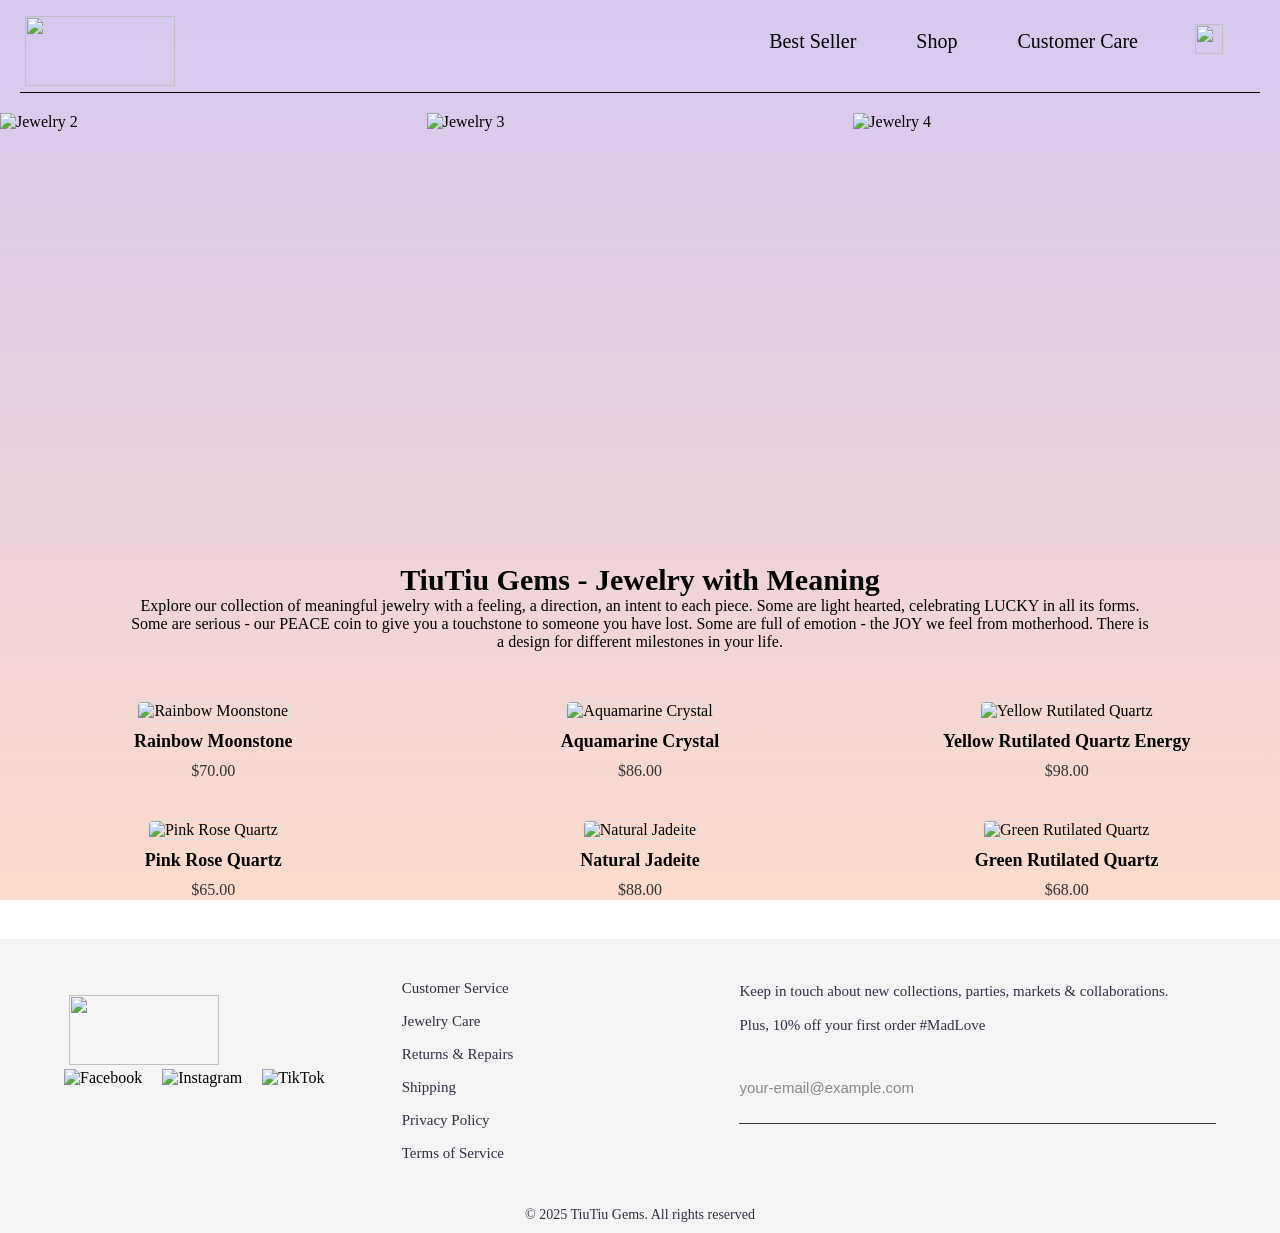
==== index.html @ d688b45a "Add files via upload" ====
<!DOCTYPE html>
<html lang="en">
<head>
    <meta charset="UTF-8">
    <meta name="viewport" content="width=device-width, initial-scale=1.0">
    <title>Shop</title>
    <link rel="stylesheet" href="home.css">
    
</head>
<body>
    <!-- Header -->
    <div id="header"></div> 

    <!-- Content -->
    <div class="slideshow-container">
        <div class="image-group" id="imageGroup">
            <img src="images/jewelry1.jpg" alt="Jewelry 1" class="slide">
            <img src="images/jewelry2.jpg" alt="Jewelry 2" class="slide">
            <img src="images/jewelry3.jpg" alt="Jewelry 3" class="slide">
        </div>
    </div>
    <script>
    document.addEventListener("DOMContentLoaded", function () {
    const imageGroup = document.getElementById("imageGroup");
    const allImages = [
        "images/jewelry1.jpg",
        "images/jewelry2.jpg",
        "images/jewelry3.jpg",
        "images/jewelry4.jpg",
        "images/jewelry5.jpg",
        "images/jewelry6.jpg"
    ];
    let currentIndex = 3; 
    function shiftImages() {
        const slides = imageGroup.querySelectorAll(".slide");
        
        imageGroup.removeChild(slides[0]);

        const newImage = document.createElement("img");
        const nextImageIndex = currentIndex % allImages.length;
        newImage.src = allImages[nextImageIndex];
        
        newImage.alt = `Jewelry ${nextImageIndex + 1}`;
        newImage.classList.add("slide");
        imageGroup.appendChild(newImage);

        currentIndex++;
    }
    setInterval(shiftImages, 2000);
});
    </script>

    <div class="content">
        <h2>TiuTiu Gems - Jewelry with Meaning</h2>
        <p>
            Explore our collection of meaningful jewelry with a feeling, a direction, an intent to each piece. Some are light hearted, celebrating LUCKY in all its forms. Some are serious - our PEACE coin to give you a touchstone to someone you have lost. Some are full of emotion - the JOY we feel from motherhood. There is a design for different milestones in your life.
        </p>
    </div>
    <div class="index-container">
        <!-- Product Grid -->
        <div class="product-grid">            
            <div class="product-card" onclick="goToProductPage(0)">
                <img src="images/moonstone.JPG" alt="Rainbow Moonstone">
                <h3>Rainbow Moonstone</h3>
                <p>$70.00</p>
            </div>
            <div class="product-card" onclick="goToProductPage(1)">
                <img src="images/aquamarine.JPG" alt="Aquamarine Crystal">
                <h3>Aquamarine Crystal</h3>
                <p>$86.00</p>
            </div>
            <div class="product-card" onclick="goToProductPage(2)">
                <img src="images/yellow.JPG" alt="Yellow Rutilated Quartz">
                <h3>Yellow Rutilated Quartz Energy</h3>
                <p>$98.00</p>
            </div>
        </div>
        <div class="product-grid">               
            <div class="product-card" onclick="goToProductPage(3)">
                <img src="images/pink.JPG" alt="Pink Rose Quartz">
                <h3>Pink Rose Quartz</h3>
                <p>$65.00</p>
            </div>
            <div class="product-card" onclick="goToProductPage(4)">
                <img src="images/jade.JPG" alt="Natural Jadeite">
                <h3>Natural Jadeite</h3>
                <p>$88.00</p>
            </div>
            <div class="product-card" onclick="goToProductPage(5)">
                <img src="images/green.JPG" alt="Green Rutilated Quartz">
                <h3>Green Rutilated Quartz</h3>
                <p>$68.00</p>
            </div>
        <div>
        </div>
    </div>
    <!-- Footer -->
    <div id="footer"></div>
    <script>
        // Function to redirect to the product page with the product index
        function goToProductPage(index) {
            window.location.href = `product.html?index=${index}`;
        }

        // Nav best seller button
        function navBestSellerScroll() {
        document.getElementById("bs-container").scrollIntoView({ behavior: "smooth" });
        }
        
    </script>

     <!--js--> 
     <script>
         Promise.all([
             fetch('header(new).html').then(response => response.text()),
             fetch('footer(new).html').then(response => response.text())
         ])
         .then(([headerData, footerData]) => {
             document.getElementById('header').innerHTML = headerData;
             document.getElementById('footer').innerHTML = footerData;
 
             const script = document.createElement('script');
             script.src = 'home.js';
             document.body.appendChild(script);
         })
         .catch(error => {
             console.error('Error loading header/footer:', error);
         });
     </script>
</body>
</html>
---- home.css ----
*{
    margin: 0;
    padding: 0;
}
body{
    height: 100%;
    margin: 0;
    padding: 0;
    background: linear-gradient(to bottom, #d6c8f0, #fddbcc); 
    background-repeat: no-repeat;
    background-attachment: fixed;
    animation: fadeIn 1s ease-in;
    font-family: inherit;
}

#nav-container{
    display: flex;
    border-bottom: 1px solid black;
    margin: 0 20px;
    margin-bottom: 20px;
}
#logo-image{
    margin-top: 16px;
    margin-left: 5px;
    width: 150px;
    height: 70px;
    cursor: pointer;
}

/* Bag icon */
#bag-container{
    height: 42px;
    width: 42px;
    margin-right: 30px;
    cursor: pointer;
    display: grid;
    justify-items: center;
    align-items: center;
}
#bag-icon{
    width: 28px;
    height: 30px;
    padding-right: 0px;
}

/* Nav buttons and container */
#navigation{
    display: flex;
    list-style-type: none;
    margin-left: auto;
    margin-top: 20px;
    margin-bottom: 30px;
}
#nav-buttons {
    display: flex;
    gap: 60px;
    font-size: 20px;
    margin-right: 50px;
    margin-top: 10px;
}
#Best-Seller{
    cursor: pointer;
}
a{
    text-decoration: none;
    color: black;
}
/* Drop Down Menu in navigation bar */
#best-seller-items, #nav-shop-items, #nav-customer-care-items{
    position: absolute;
    height: 170px;
    width: 200px;
    box-shadow: 2px 2px 5px grey;
    display: none;
    margin-top: 10px;
    z-index: 1; /* To overlap */
    font-size: 14px;
    padding: 15px;
    line-height: 25px; /* items have spacing 25px */
    cursor: pointer;
    border-radius: 10px;
    background-color: white;
}

#home-content{
    display: flex;
    margin-bottom: 20%;
}
#home-info{
    width: 500px;
    margin-top: 180px;
    margin-left: 70px;
}

/* Header, pharagraph and button animation */
#heading{
    font-size: 44px;
    width: 900px;
    margin-bottom: 10px;
    font-style: italic;
}
#header-p{
    font-size: 18px;
    width: 600px;
    margin-bottom: 10px;
    font-style: italic;
}

#shop-button{
    width: 120px;
    height: 40px;
    border-radius: 30px;
    cursor: pointer;
}

/* Header Pharagraph Button Image animation opacity */
@keyframes fadeIn {
    0% { opacity: 0; }
    100% { opacity: 1; }
}


/* Home images */
.home-img-container {
    text-align: center;
    margin: 50px;
    position: absolute;
    top: 50px;
    left: 600px;
}
#home-image {
    width: 450px;
    height: 500px;
    margin-top: 40px;
    margin-left: 150px;
}
button {
    font-size: 16px;
    cursor: pointer;
}
#btn-prev-next{
    margin-left: 150px;
}
#next{
    height: 40px;
    width: 40px;
    border-radius: 90px;
}
#prev{
    height: 40px;
    width: 40px;
    border-radius: 90px;
}


/* Best seller container */ 
#bs-header{
    text-align: center;
    margin-bottom: 25px;
    font-size: 28px;
}
#bs-container{
    height: 400px;
    display: flex;
    justify-content: center;
    align-items: center;
    margin-bottom: 22px;
}

#bs-images{
    height: 400px;
    display: flex;
    gap: 100px;  
}
#bs-img1-container{
    display: grid;
    place-content: center;
}
#bs-img1{
    height: 340px;
    width: 255px;
    border-radius: 60px;
    border: solid 1px darkslateblue;
    box-shadow: 1px 1px 2px;
}

#bs-img2-container{
    display: grid;
    place-content: center;
}
#bs-img2{
    height: 340px;
    width: 255px;
    border-radius: 60px;
    border: solid 1px darkslateblue;
    box-shadow: 1px 1px 2px;
}

#bs-img3-container{
    display: grid;
    place-content: center;
}
#bs-img3{
    height: 340px;
    width: 255px;
    border-radius: 60px;
    border: solid 1px darkslateblue;
    box-shadow: 1px 1px 2px;
}
/* Best seller images buttons */
#bs-img1-button{ 
    height: 33px;
    margin-top: 13px;
    border-radius: 60px;
    background-color: transparent;
    color: #D9D5F4;
}
#bs-img2-button{
    height: 33px;
    margin-top: 13px;
    border-radius: 60px;
    background-color: transparent;
    color: #D9D5F4;
}
#bs-img3-button{
    height: 33px;
    margin-top: 13px;
    border-radius: 60px;
    background-color: transparent;
    color: #D9D5F4;
}

#see-more{
    text-align: center;
    margin-bottom: 80px;
    font-size: 22px;
    text-decoration: underline;
}
/* footer */
#footer-container{
    text-align: center;
    background-color: whitesmoke;
}
/*index.html page */
.slideshow-container {
    width: 100%; 
    padding: 0;
    box-sizing: border-box;
}
.image-group {
    display: flex;
    width: 100%;
    height: 400px;
    overflow: hidden;
}    
.slide {
    flex: 1;
    height: 100%;
    object-fit: cover;
}
.content {
    margin: 30px auto;
    width: 80%;
    padding: 20px;
    border-radius: 10px;
    text-align: center;
}
.content h2 {
    font-size: 30px;
}
.index-container {
    margin: 0 auto;
}
.product-grid {
    display: flex;
    margin-bottom: 40px;
}
.product-card {
    flex: 1;
    text-align: center;
    cursor: pointer;
    transition: transform 0.3s;
}
.product-card:hover {
    transform: scale(1.05);
}
.product-card img {
    width: 100%;
    max-width: 300px;
    height: auto;
    border: 1px solid #ddd;
    border-radius: 5px;
}
.product-card h3 {
    font-size: 18px;
    margin: 10px 0;
}
.product-card p {
    font-size: 16px;
    color: #333;
    margin: 0;
}
/* product.html page */
.product-container {
    display: flex;
    max-width: 1200px;
    margin: 0 auto;
    gap: 20px;
    position: relative;
}
.back-to-shop {
    position: absolute;
    top: 0;
    right: 0;
    font-size: 14px;
    color: #4b2e83;
    text-decoration: underline;
    cursor: pointer;
}
.product-image {
    flex: 1;
}
.main-image {
    width: 100%;
    max-width: 400px;
    height: auto;
    border: 1px solid #ddd;
    border-radius: 5px;
}
.thumbnails {
    display: flex;
    gap: 10px;
    margin-top: 10px;
}
.thumbnail {
    width: 60px;
    height: 60px;
    cursor: pointer;
    border: 1px solid #ddd;
    border-radius: 5px;
    transition: border-color 0.3s;
}
.thumbnail:hover {
    border-color: #888;
}
.product-details {
    flex: 1;
    padding: 20px;
}
.product-title {
    font-size: 24px;
    margin-bottom: 10px;
}
.product-price {
    font-size: 20px;
    color: #333;
    margin-bottom: 10px;
}
.product-description {
    font-size: 14px;
    color: #666;
    margin-bottom: 20px;
}
.checkout {
    background-color: #4b2e83;
    color: white;
    padding: 10px 20px;
    border: none;
    border-radius: 5px;
    cursor: pointer;
    font-size: 16px;
    width: 100%;
    text-align: center;
}
.checkout:hover {
    background-color: #3a2366;
}

/* Video Container home page */
.video-container {
    padding: 2rem 2rem;
    background: transparent;
    display: flex;
    flex-direction: column;
    align-items: center;
    justify-content: center;
  }
  
  .video-heading {
    text-align: center;
    text-decoration: underline;
    margin-bottom: 20px;
    font-size: 28px;
  }
  
  .video-wrapper {
    width: 100%;
    max-width: 480px;
    position: relative;
    margin: 0 auto;
  }
  
  .centered-video {
    width: 100%;
    height: auto;
    border-radius: 8px;
    box-shadow: 0 4px 20px rgba(0, 0, 0, 0.1);
    display: block;
    box-shadow: 2px 2px 4px grey;

  }
  
  /* Custom Controls */
  .custom-controls {
    width: 460px;
    background: rgba(0, 0, 0, 0.7);
    padding: 10px;
    border-radius: 0 0 8px 8px;
    display: flex;
    align-items: center;
    gap: 10px;
    position: absolute;
    bottom: 2px;
    opacity: 0;
    transition: opacity 0.3s ease;
  }
  
  .video-wrapper:hover .custom-controls {
    opacity: 1;
  }
  
  .control-btn {
    background: transparent;
    border: none;
    color: white;
    font-size: 1.2rem;
    cursor: pointer;
    padding: 5px 10px;
  }
  
  .progress-bar {
    flex-grow: 1;
    height: 6px;
    border-radius: 3px;
    background: #555;
    outline: none;
  }
  
  .progress-bar::-webkit-slider-thumb {
    width: 15px;
    height: 15px;
    border-radius: 50%;
    background: #fff;
    cursor: pointer;
  }



/* checkout */
main {
    padding: 40px;
    max-width: 1200px;
    margin: 0 auto;
}

.checkout-container {
    background: #fff;
    border-radius: 8px;
    box-shadow: 0 2px 10px rgba(0, 0, 0, 0.1);
    display: flex;
    justify-content: space-between;
}

.checkout-form, .order-summary {
    width: 48%;
    padding: 20px;
}

.checkout-form {
    border-right: 1px solid #e0e0e0; /* 添加淡淡的垂直细线 */
}

.form-section {
    margin-bottom: 2px; /* 进一步减小 Contact 和 Delivery 之间的间隔 */
    min-height: 150px; /* 进一步减小最小高度，使布局更紧凑 */
    display: flex;
    flex-direction: column;
}

.form-section h2 {
    font-family: 'Dancing Script', cursive; /* 使用艺术字体 */
    font-size: 24px;
    font-weight: 700;
    margin-bottom: 8px; /* 减小标题与下方内容的间距 */
    color: #6b4e9c; /* 紫色标题 */
}

.section-header {
    display: flex;
    justify-content: space-between;
    align-items: center;
    margin-bottom: 8px; /* 减小标题与下方内容的间距 */
}

.section-header h2 {
    font-size: 24px;
}

.log-in {
    font-size: 14px;
    color: #6b4e9c;
    text-decoration: none;
}

input, select {
    width: 100%;
    padding: 10px;
    margin-bottom: 6px; /* 进一步减小输入框之间的间距 */
    border: 1px solid #d3d3d3; /* 更细的灰色边框 */
    border-radius: 4px; /* 添加圆角 */
    font-size: 14px;
    color: #333;
    height: 40px; /* 统一高度 */
}

input::placeholder {
    color: #999; /* 占位符颜色更浅 */
}

.country-select-wrapper {
    position: relative;
}

.country-display {
    padding: 10px;
    border: 1px solid #d3d3d3;
    border-radius: 4px; /* 添加圆角 */
    font-size: 14px;
    color: #333;
    background: #fff;
    position: relative;
    margin-bottom: 6px; /* 减小间距 */
    display: flex;
    align-items: center;
    cursor: pointer; /* 添加光标样式以提示可点击 */
    height: 40px; /* 统一高度 */
}

.country-text {
    display: flex;
    flex-direction: column;
    flex: 1;
}

.country-label {
    color: #999; /* 与 placeholder 颜色一致 */
    font-size: 14px;
}

.country-value {
    color: #333;
    font-size: 14px;
}

.country-display .dropdown-arrow {
    position: absolute;
    right: 10px;
    top: 50%;
    transform: translateY(-50%);
}

.country-display .dropdown-arrow svg {
    width: 16px;
    height: 16px;
}

select {
    appearance: none;
    -webkit-appearance: none;
    -moz-appearance: none;
    background: url('data:image/svg+xml;utf8,<svg fill="%23999" height="24" viewBox="0 0 24 24" width="24" xmlns="http://www.w3.org/2000/svg"><path d="M7 10l5 5 5-5z"/></svg>') no-repeat right 10px center;
    background-size: 16px;
    padding-right: 30px;
    border-radius: 4px; /* 添加圆角 */
}

select option[disabled] {
    color: #999;
}

.name-inputs {
    display: flex;
    gap: 10px;
}

.name-inputs input {
    width: 50%; /* 确保 First name 和 Last name 宽度加起来与长文本框一致 */
    height: 40px; /* 统一高度 */
}

.location-inputs {
    display: flex;
    gap: 10px;
}

.location-inputs input, .location-inputs select {
    width: 33.33%;
    height: 40px; /* 统一高度 */
}

.address-input, .phone-input, .card-number-input, .security-code-input {
    position: relative;
    width: 100%; /* 确保与 Country/Region 长度一致 */
}

.search-icon, .info-icon, .lock-icon {
    position: absolute;
    right: 10px;
    top: 50%;
    transform: translateY(-50%);
    font-size: 14px;
    color: #999;
}

.search-icon svg, .info-icon svg, .lock-icon svg {
    width: 16px;
    height: 16px;
}

/* 复选框和单选按钮的对齐 */
.checkbox-label, .radio-label {
    display: flex;
    align-items: center;
    gap: 8px;
    font-size: 14px;
    line-height: 1.5;
}

.checkbox-label input[type="checkbox"],
.radio-label input[type="radio"] {
    width: 16px;
    height: 16px;
    margin: 0;
    -webkit-appearance: none;
    -moz-appearance: none;
    appearance: none;
    border: 1px solid #d3d3d3;
    border-radius: 50%;
    position: relative;
    cursor: pointer;
    border-radius: 10px;
    background-color: #eeecfa;
}

.checkbox-label input[type="checkbox"] {
    border-radius: 4px; /* 添加圆角 */
}

.checkbox-label input[type="checkbox"]:checked,
.radio-label input[type="radio"]:checked {
    background-color: #6b4e9c; /* 紫色背景 */
    border-color: #6b4e9c;
}

.checkbox-label input[type="checkbox"]:checked::after,
.radio-label input[type="radio"]:checked::after {
    content: '';
    position: absolute;
    top: 50%;
    left: 50%;
    transform: translate(-50%, -50%);
    width: 8px;
    height: 4px;
    border: 2px solid #fff;
    border-top: none;
    border-right: none;
    transform: translate(-50%, -50%) rotate(-45deg);
    background: transparent;
}

.radio-label input[type="radio"]:checked::after {
    width: 8px;
    height: 8px;
    border: none;
    background: #fff;
    border-radius: 50%;
}

.checkbox-label span,
.radio-label span {
    flex: 1;
}

.bold-text {
    font-weight: bold;
}

/* 支付区域 */
.payment-section p {
    font-size: 12px;
    color: #666;
    margin-bottom: 10px;
}

.payment-methods {
    border: none; /* 移除外边框 */
}

.payment-option {
    display: flex;
    align-items: center;
    gap: 10px;
    padding: 10px;
    border: 1px solid #d3d3d3; /* 每个选项有独立的边框 */
    border-radius: 4px; /* 添加圆角 */
    margin-bottom: 10px; /* 选项之间的间隔 */
    position: relative;
    height: 60px; /* 统一高度 */
}

.payment-option:last-child {
    margin-bottom: 0;
}

.payment-option input[type="radio"] {
    width: 16px;
    height: 16px;
    margin: 0;
}

.payment-option input[type="radio"]:checked + label {
    color: #6b4e9c; /* 选中时文字颜色变为紫色 */
}

.payment-option input[type="radio"]:checked + label::before {
    content: '';
    position: absolute;
    top: -1px;
    left: -1px;
    right: -1px;
    bottom: -1px;
    border: 1px solid #b19cd9; /* 更细更淡的紫色边框 */
    border-radius: 4px; /* 添加圆角 */
    pointer-events: none;
}

.payment-option label {
    flex: 1;
    font-weight: bold;
    display: flex;
    align-items: center;
    gap: 5px;
}

.payment-option label span {
    font-weight: normal;
}

.payment-option .installment-text {
    font-size: 12px;
    color: #666;
}

.payment-icons {
    display: flex;
    gap: 5px;
    align-items: center;
}

.payment-icons img {
    height: 20px;
}

.payment-icons span {
    font-size: 12px;
    color: #666;
}

.payment-option img {
    height: 24px; /* 默认图片大小 */
}

.paypal-icon {
    height: 24px !important; /* 调整 PayPal 图片大小，与其他框一致 */
    width: auto;
}

.shop-pay-icon {
    height: 24px; /* 调整 Shop Pay 图片大小 */
    margin-right: 5px;
}

.credit-card-details {
    padding: 10px 20px;
    background: #f9f9f9;
    border-radius: 4px; /* 添加圆角 */
    margin-bottom: 10px;
}

.card-info {
    display: flex;
    gap: 10px;
}

.card-info input {
    height: 40px; /* 统一高度 */
}

.remember-me {
    margin: 20px 0;
}

.remember-me h3 {
    font-size: 16px;
    margin-bottom: 10px;
}

.remember-me-box {
    border: 1px solid #d3d3d3;
    border-radius: 4px; /* 添加圆角 */
    padding: 10px;
}

.secure-info {
    display: flex;
    align-items: center;
    gap: 5px;
    font-size: 12px;
    color: #666;
    margin-top: 10px;
}

.secure-info .lock-icon svg {
    width: 16px;
    height: 16px;
}

.secure-info .shop-text {
    margin-left: auto;
    font-style: italic;
}

.pay-now {
    width: 100%;
    padding: 15px;
    background: #2a3c24;
    color: #fff;
    border: none;
    border-radius: 4px; /* 添加圆角 */
    font-size: 16px;
    cursor: pointer;
}

.terms {
    font-size: 12px;
    text-align: center;
    margin-top: 10px;
}

.terms-link {
    color: #f7d7e6; /* 粉色 */
    text-decoration: none;
}

/* 订单摘要 */
.order-summary {
    padding: 20px;
}

.cart-item {
    display: flex;
    align-items: center;
    gap: 10px;
    margin-bottom: 20px;
}

.item-count {
    background: #ccc;
    padding: 5px 10px;
    border-radius: 50%;
    font-size: 12px;
}

.item-image {
    width: 50px;
    height: 50px;
    object-fit: cover;
}

.item-details h3 {
    font-size: 16px;
}

.item-details p {
    font-size: 14px;
    color: #666;
}

.item-price {
    margin-left: auto;
    font-weight: bold;
}

.discount-code {
    display: flex;
    gap: 10px;
    margin-bottom: 20px;
}

.discount-code input {
    flex: 1;
    padding: 10px;
    border: 1px solid #d3d3d3;
    border-radius: 4px;
    font-size: 14px;
    height: 40px;
}

.discount-code button {
    padding: 10px 20px;
    background: #f0f0f0;
    border: 1px solid #ccc;
    border-radius: 4px;
    cursor: pointer;
    font-size: 14px;
    height: 40px;
}

.summary-details p {
    display: flex;
    justify-content: space-between;
    margin-bottom: 10px;
    font-size: 14px;
    text-transform: uppercase; /* 匹配图片中的大写样式 */
}

.summary-details p span {
    font-weight: normal;
}

.summary-details p a {
    color: #6b4e9c;
    text-decoration: none;
}

.summary-details .total {
    font-weight: bold;
    font-size: 16px;
}

.tax-info {
    display: flex;
    align-items: flex-start;
    gap: 5px;
    background: #f9f9f9;
    padding: 10px;
    border-radius: 4px;
    font-size: 12px;
    margin-top: 20px;
}

.tax-info .info-icon {
    position: static;
    transform: none;
}

.tax-info .info-icon svg {
    width: 16px;
    height: 16px;
}



/* Footer container */
.footer {
    margin-top: 10px;
    padding: 40px 5% 10px;
    background-color: #f6f5f5;
    color: #2d3142;
}

.footer-content {
    display: flex;
    flex-wrap: wrap;
    justify-content: space-between;
    align-items: flex-start;
    max-width: 1200px;
    margin: 0 auto;
    gap: 20px;
}

.footer-logo {
    flex: 1;
    min-width: 100px;
    margin-bottom: 50px;
    justify-items: center;
}

/* New container for nav and newsletter */
.footer-right {
    display: flex;
    flex-direction: row; /* Xếp ngang */
    flex-wrap: wrap; /* Cho phép xuống dòng nếu không đủ chỗ */
    gap: 20px; /* Khoảng cách giữa nav và newsletter */
    flex: 2; /* Chiếm phần còn lại của footer-content */
    min-width: 100px;
    margin-bottom: 30px;
}

.footer-nav {
    flex: 1;
    min-width: 150px;
}

.footer-nav ul {
    list-style: none;
}

.footer-nav li {
    margin-bottom: 15px;
}

.footer-nav a {
    text-decoration: none;
    color: #2d3142;
    transition: color 0.3s ease;
    font-size: 15px;
}

.footer-nav a:hover {
    color: #7b68ee;
}

.footer-newsletter {
    flex: 1.5;
    min-width: 250px;
}

.newsletter-text {
    margin-bottom: 20px;
    line-height: 1.6;
    color: #2d3142;
    font-size: 15px;
}

.newsletter-text p:first-child {
    margin-bottom: 10px;
}

.newsletter-form {
    display: flex;
    margin-top: 20px;
    border-bottom: 1px solid #333;
    width: 100%;
}

.newsletter-input {
    flex: 1;
    padding: 10px 0;
    border: none;
    background: transparent;
    outline: none;
    font-size: 15px;
    color: #2d3142;
}

.newsletter-input::placeholder {
    color: #888;
}

.footer-newsletter-button {
    background: transparent;
    border: none;
    cursor: pointer;
    padding: 10px;
    color: #2d3142;
}

.footer-copyright {
    width: 100%;
    text-align: center;
    margin-top: 20px;
    padding-top: 10px;
    color: #2d3142;
    font-size: 14px;
}
  
  .logo {
    width: 150px;
    margin-bottom: 20px;
  }
  
  .social-icons {
    display: flex;
    justify-content: left;
    gap: 20px;
    align-items: center;
  }
  
  .social-icons a img {
    width: 100%;
    height: 30px;
    transition: transform 0.3s ease, filter 0.3s ease;
  }
  
  .social-icons a img:hover {
    transform: scale(1.15);
    filter: brightness(1.2);
  }
  
/* Responsive adjustments */
@media (max-width: 768px) {
    .footer-content {
        flex-direction: column;
        align-items: center;
    }

    .footer-logo {
        width: 100%;
        margin-bottom: 30px;
        text-align: center;
    }

    .footer-right {
        flex-direction: row; /* Vẫn giữ ngang trên màn hình vừa */
        justify-content: space-between;
        width: 100%;
    }

    .footer-nav,
    .footer-newsletter {
        width: auto; /* Cho phép tự điều chỉnh chiều rộng */
        margin-bottom: 30px;
    }
}

@media (max-width: 480px) {
    .footer-right {
        flex-direction: column; /* Xếp dọc trên màn hình rất nhỏ */
        align-items: center;
    }

    .footer-nav,
    .footer-newsletter {
        width: 100%;
        text-align: center;
    }
}
#content {
    max-width: 1000px; 
    margin: 0 auto;
}
#content h2 {
    font-size: 24px;
    margin-bottom: 20px; 
    
  }

  /* Đoạn văn bản nội dung */
  #content p {
    font-size: 16px;
    line-height: 1.6;
    text-align: justify;

    
  }
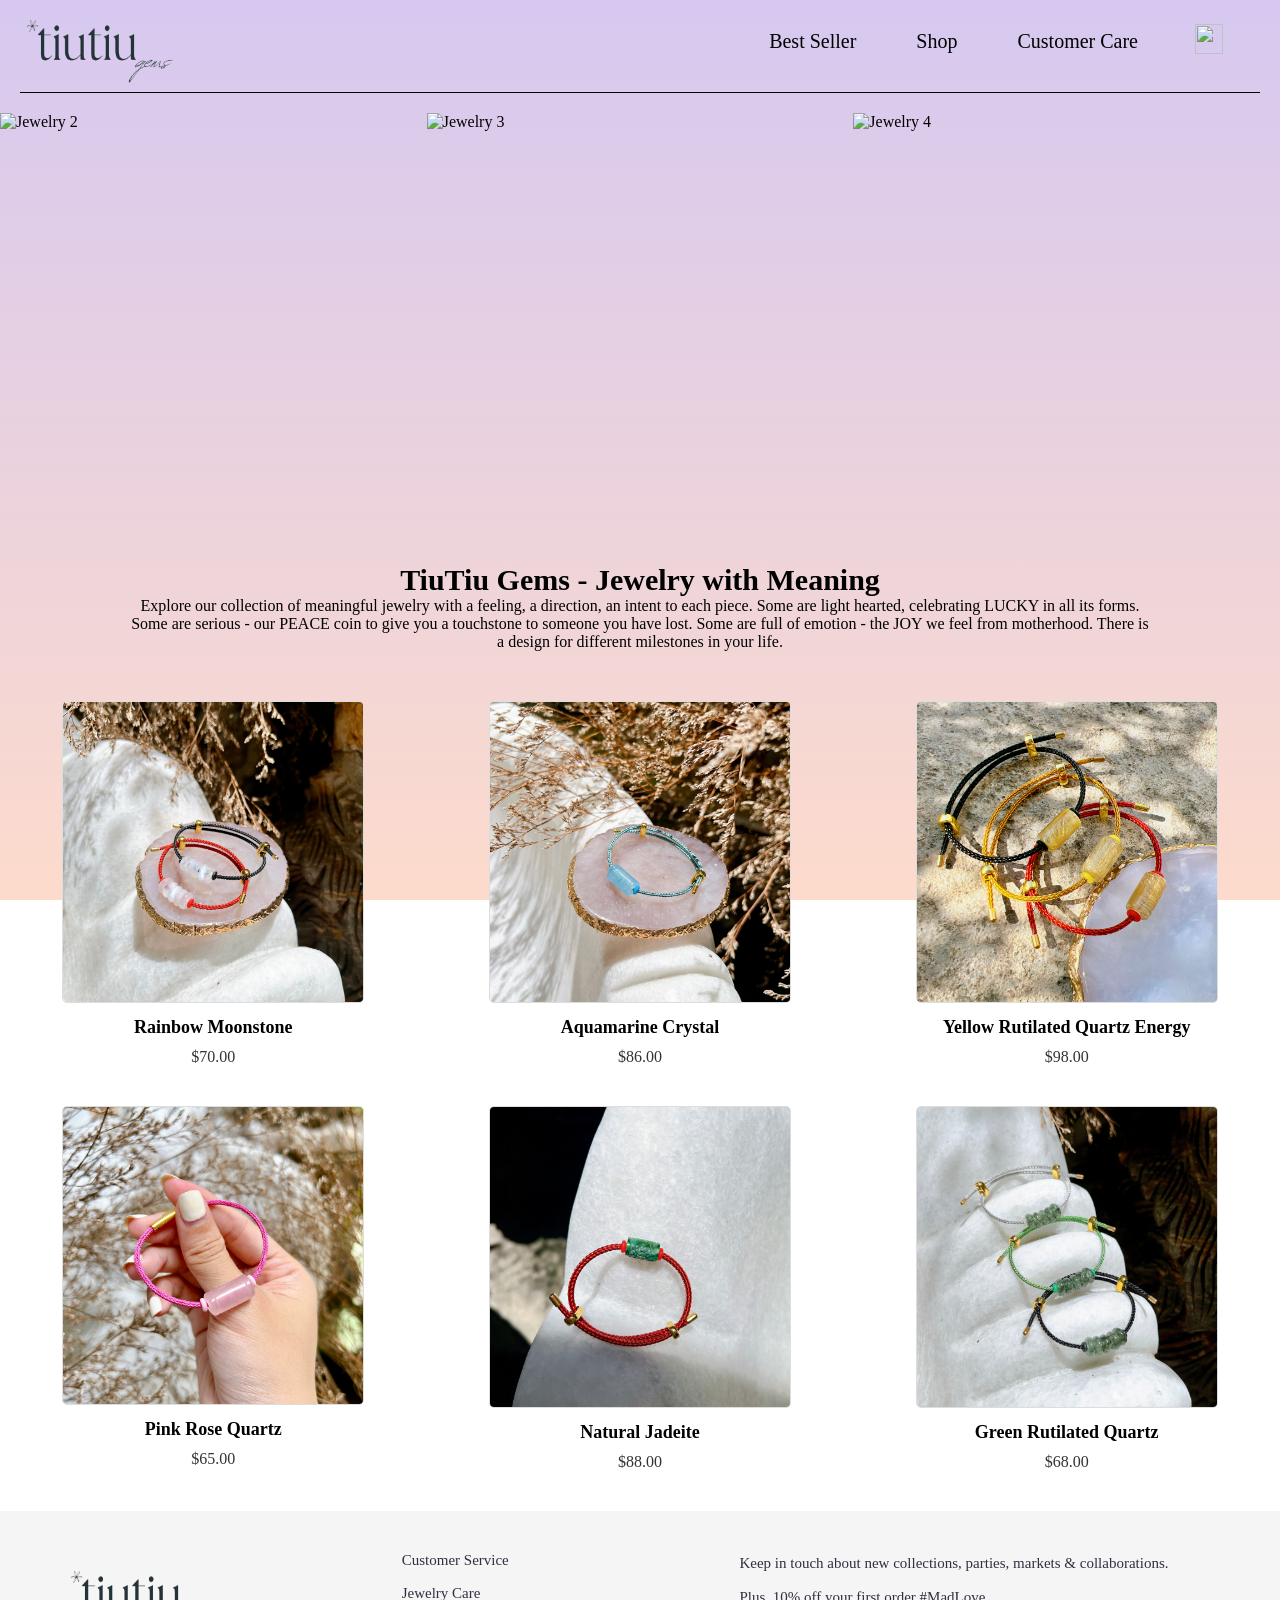
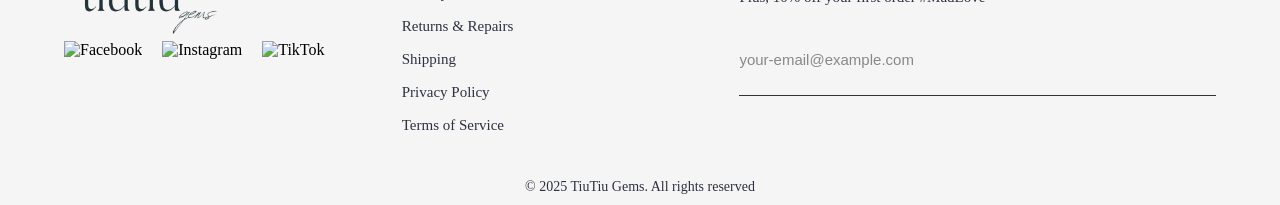
==== commit a3e1b49c: "Update index.html" ====
--- a/index.html
+++ b/index.html
@@ -14,21 +14,21 @@
     <!-- Content -->
     <div class="slideshow-container">
         <div class="image-group" id="imageGroup">
-            <img src="images/jewelry1.jpg" alt="Jewelry 1" class="slide">
-            <img src="images/jewelry2.jpg" alt="Jewelry 2" class="slide">
-            <img src="images/jewelry3.jpg" alt="Jewelry 3" class="slide">
+            <img src="jewelry1.jpg" alt="Jewelry 1" class="slide">
+            <img src="jewelry2.jpg" alt="Jewelry 2" class="slide">
+            <img src="jewelry3.jpg" alt="Jewelry 3" class="slide">
         </div>
     </div>
     <script>
     document.addEventListener("DOMContentLoaded", function () {
     const imageGroup = document.getElementById("imageGroup");
     const allImages = [
-        "images/jewelry1.jpg",
-        "images/jewelry2.jpg",
-        "images/jewelry3.jpg",
-        "images/jewelry4.jpg",
-        "images/jewelry5.jpg",
-        "images/jewelry6.jpg"
+        " jewelry1.jpg",
+        " jewelry2.jpg",
+        " jewelry3.jpg",
+        " jewelry4.jpg",
+        " jewelry5.jpg",
+        " jewelry6.jpg"
     ];
     let currentIndex = 3; 
     function shiftImages() {
@@ -60,34 +60,34 @@
         <!-- Product Grid -->
         <div class="product-grid">            
             <div class="product-card" onclick="goToProductPage(0)">
-                <img src="images/moonstone.JPG" alt="Rainbow Moonstone">
+                <img src=" moonstone.JPG" alt="Rainbow Moonstone">
                 <h3>Rainbow Moonstone</h3>
                 <p>$70.00</p>
             </div>
             <div class="product-card" onclick="goToProductPage(1)">
-                <img src="images/aquamarine.JPG" alt="Aquamarine Crystal">
+                <img src=" aquamarine.JPG" alt="Aquamarine Crystal">
                 <h3>Aquamarine Crystal</h3>
                 <p>$86.00</p>
             </div>
             <div class="product-card" onclick="goToProductPage(2)">
-                <img src="images/yellow.JPG" alt="Yellow Rutilated Quartz">
+                <img src=" yellow.JPG" alt="Yellow Rutilated Quartz">
                 <h3>Yellow Rutilated Quartz Energy</h3>
                 <p>$98.00</p>
             </div>
         </div>
         <div class="product-grid">               
             <div class="product-card" onclick="goToProductPage(3)">
-                <img src="images/pink.JPG" alt="Pink Rose Quartz">
+                <img src=" pink.JPG" alt="Pink Rose Quartz">
                 <h3>Pink Rose Quartz</h3>
                 <p>$65.00</p>
             </div>
             <div class="product-card" onclick="goToProductPage(4)">
-                <img src="images/jade.JPG" alt="Natural Jadeite">
+                <img src=" jade.JPG" alt="Natural Jadeite">
                 <h3>Natural Jadeite</h3>
                 <p>$88.00</p>
             </div>
             <div class="product-card" onclick="goToProductPage(5)">
-                <img src="images/green.JPG" alt="Green Rutilated Quartz">
+                <img src=" green.JPG" alt="Green Rutilated Quartz">
                 <h3>Green Rutilated Quartz</h3>
                 <p>$68.00</p>
             </div>
@@ -128,4 +128,4 @@
          });
      </script>
 </body>
-</html>+</html>
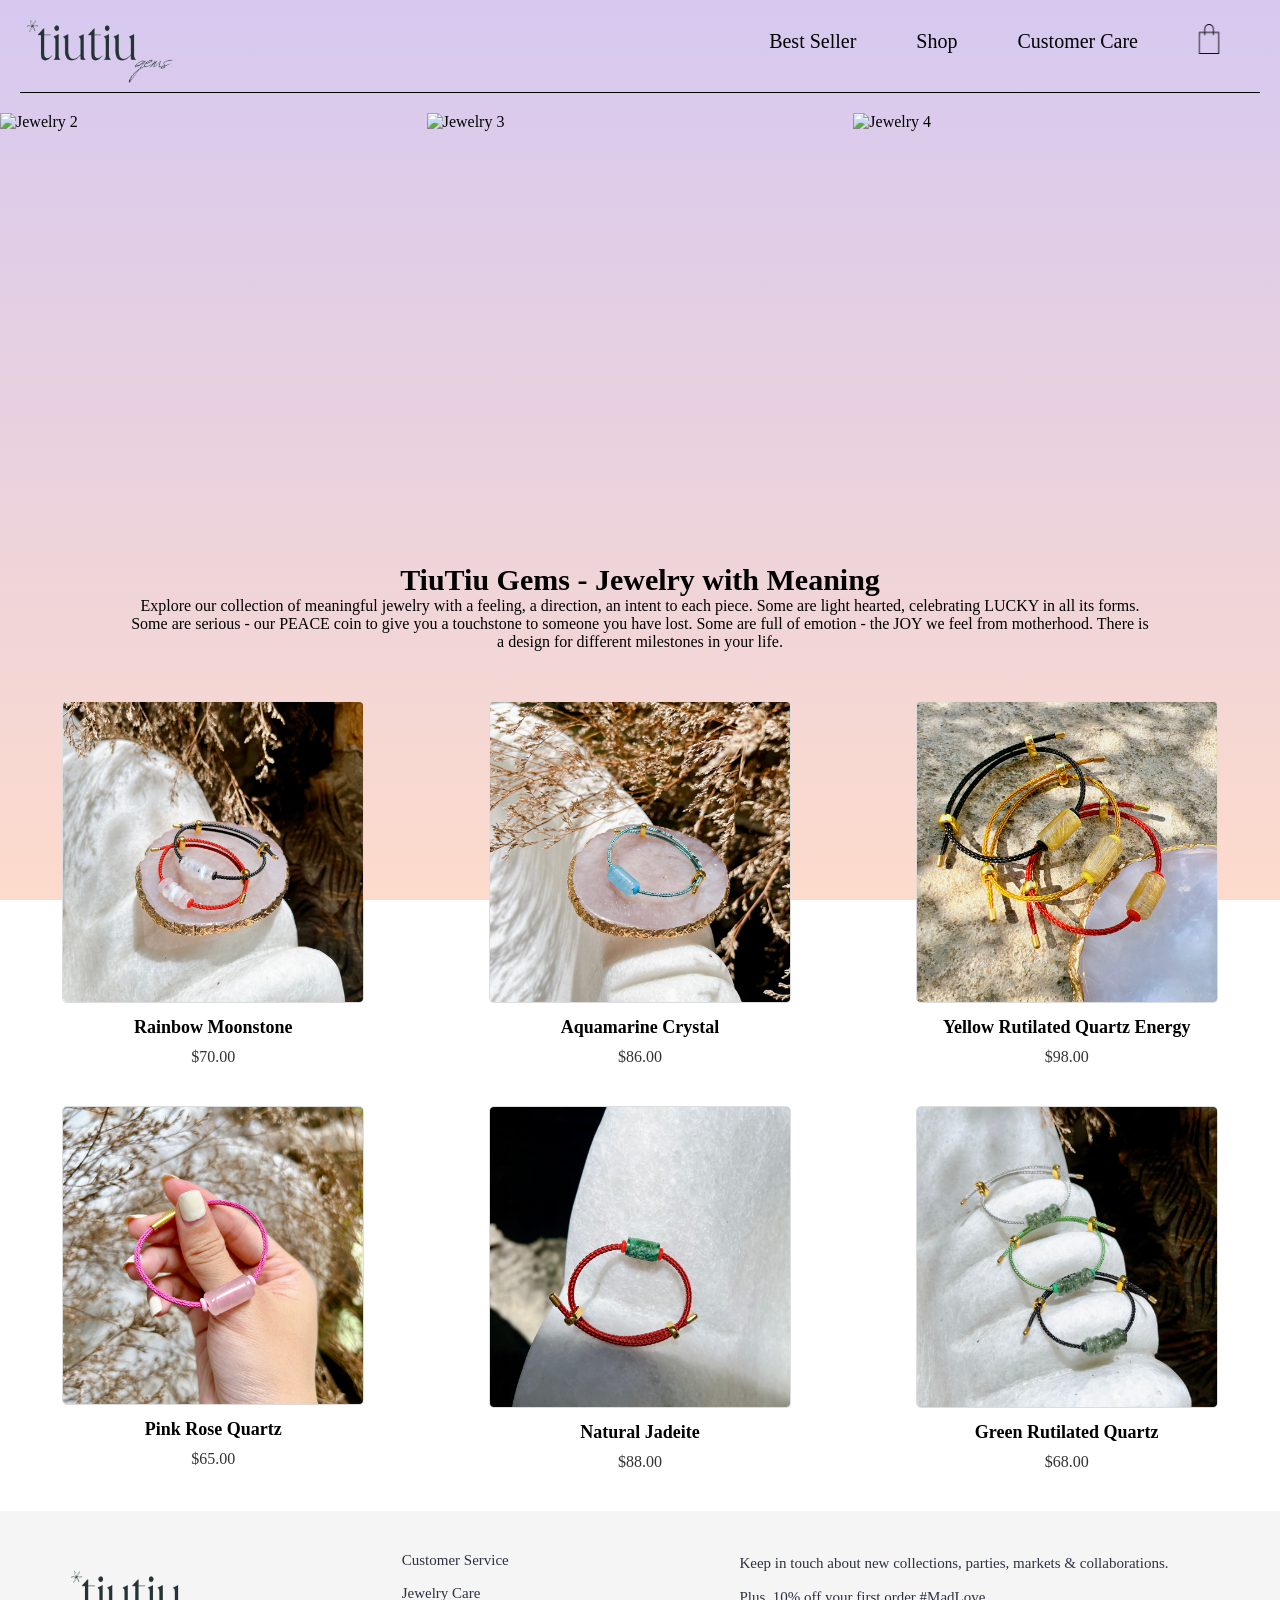
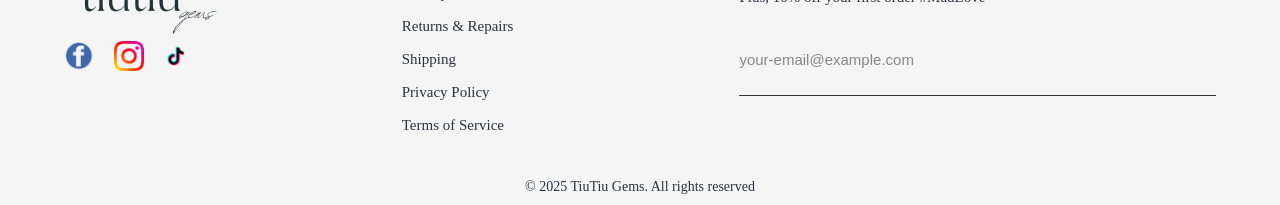
==== commit 72999598: "Update index.html" ====
--- a/index.html
+++ b/index.html
@@ -23,12 +23,12 @@
     document.addEventListener("DOMContentLoaded", function () {
     const imageGroup = document.getElementById("imageGroup");
     const allImages = [
-        " jewelry1.jpg",
-        " jewelry2.jpg",
-        " jewelry3.jpg",
-        " jewelry4.jpg",
-        " jewelry5.jpg",
-        " jewelry6.jpg"
+        "/jewelry1.jpg",
+        "/jewelry2.jpg",
+        "/jewelry3.jpg",
+        "/jewelry4.jpg",
+        "/jewelry5.jpg",
+        "/jewelry6.jpg"
     ];
     let currentIndex = 3; 
     function shiftImages() {
@@ -60,34 +60,34 @@
         <!-- Product Grid -->
         <div class="product-grid">            
             <div class="product-card" onclick="goToProductPage(0)">
-                <img src=" moonstone.JPG" alt="Rainbow Moonstone">
+                <img src="moonstone.JPG" alt="Rainbow Moonstone">
                 <h3>Rainbow Moonstone</h3>
                 <p>$70.00</p>
             </div>
             <div class="product-card" onclick="goToProductPage(1)">
-                <img src=" aquamarine.JPG" alt="Aquamarine Crystal">
+                <img src="aquamarine.JPG" alt="Aquamarine Crystal">
                 <h3>Aquamarine Crystal</h3>
                 <p>$86.00</p>
             </div>
             <div class="product-card" onclick="goToProductPage(2)">
-                <img src=" yellow.JPG" alt="Yellow Rutilated Quartz">
+                <img src="yellow.JPG" alt="Yellow Rutilated Quartz">
                 <h3>Yellow Rutilated Quartz Energy</h3>
                 <p>$98.00</p>
             </div>
         </div>
         <div class="product-grid">               
             <div class="product-card" onclick="goToProductPage(3)">
-                <img src=" pink.JPG" alt="Pink Rose Quartz">
+                <img src="pink.JPG" alt="Pink Rose Quartz">
                 <h3>Pink Rose Quartz</h3>
                 <p>$65.00</p>
             </div>
             <div class="product-card" onclick="goToProductPage(4)">
-                <img src=" jade.JPG" alt="Natural Jadeite">
+                <img src="jade.JPG" alt="Natural Jadeite">
                 <h3>Natural Jadeite</h3>
                 <p>$88.00</p>
             </div>
             <div class="product-card" onclick="goToProductPage(5)">
-                <img src=" green.JPG" alt="Green Rutilated Quartz">
+                <img src="green.JPG" alt="Green Rutilated Quartz">
                 <h3>Green Rutilated Quartz</h3>
                 <p>$68.00</p>
             </div>
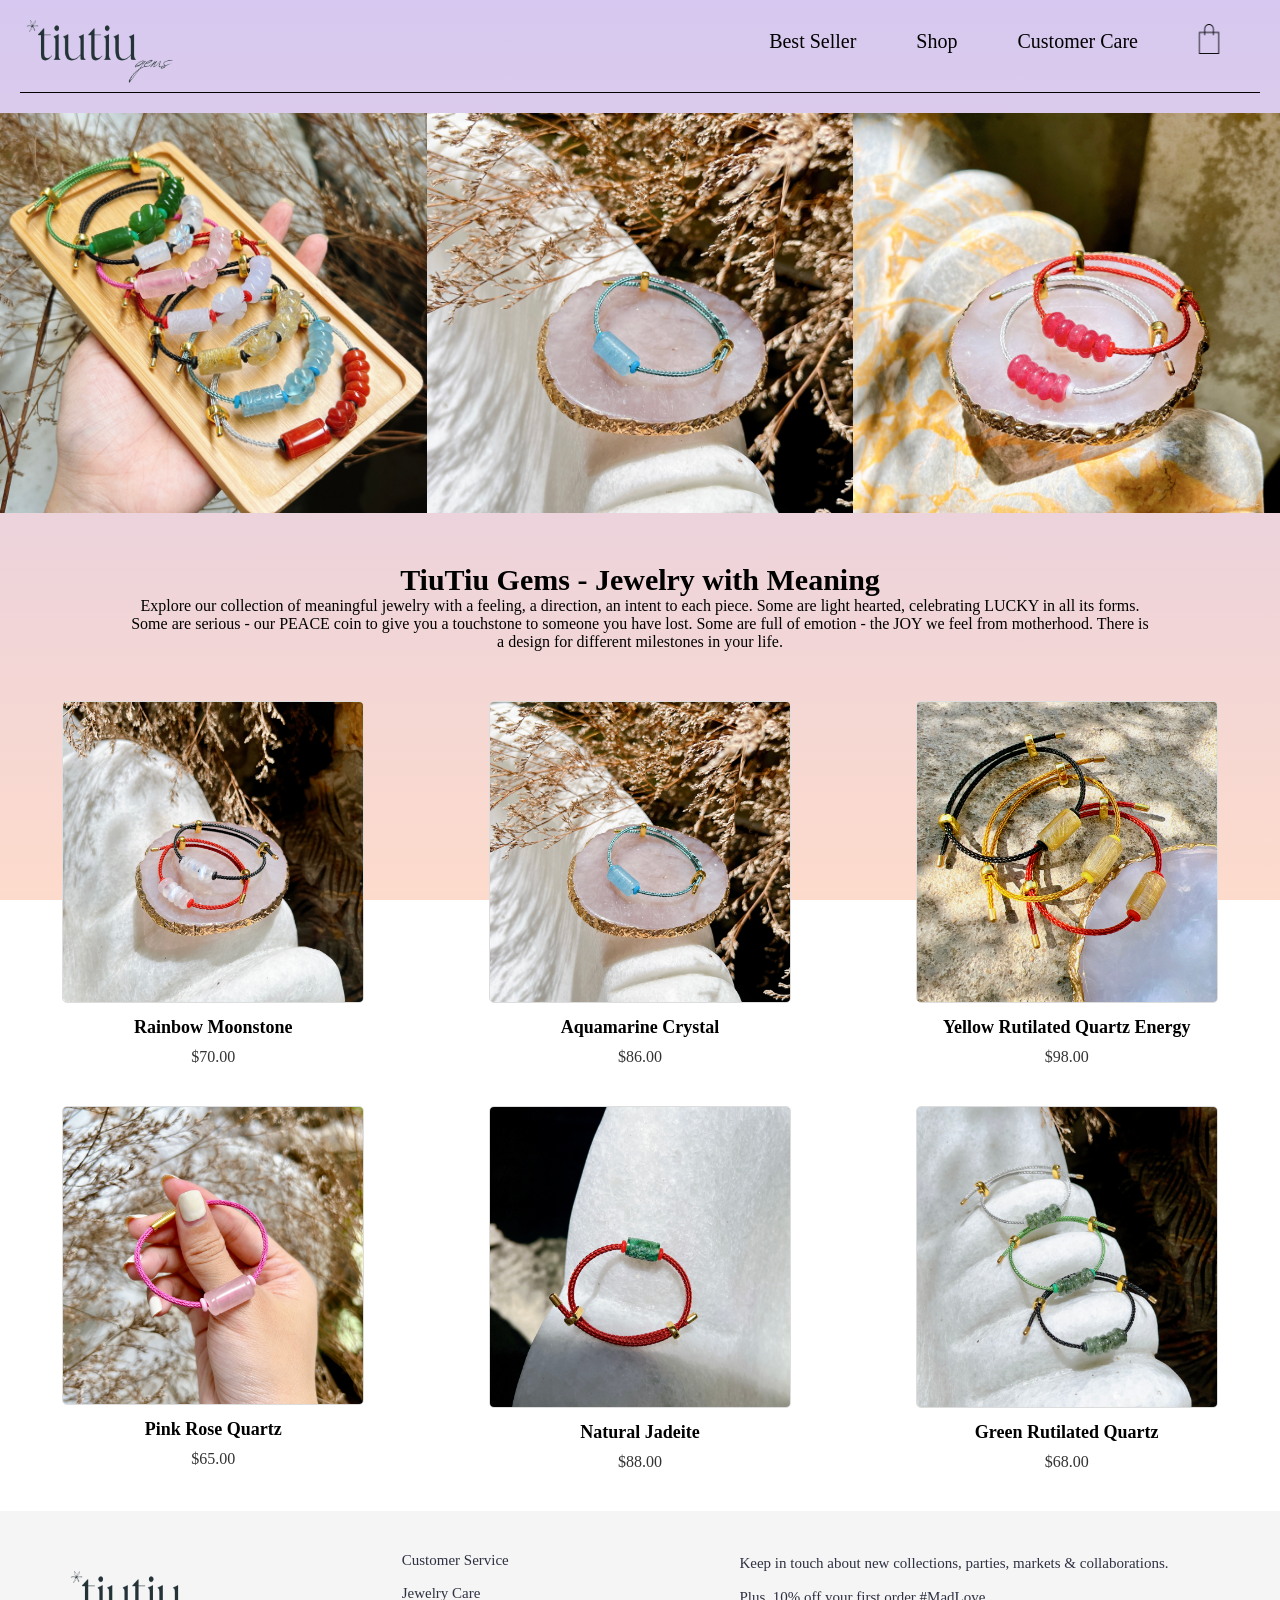
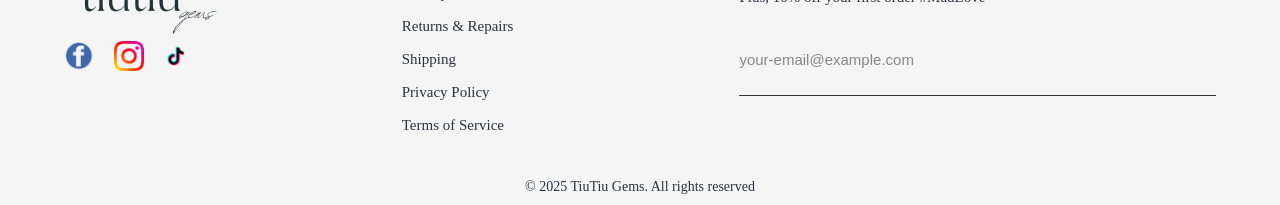
==== commit ab3caaa5: "Update index.html" ====
--- a/index.html
+++ b/index.html
@@ -14,21 +14,21 @@
     <!-- Content -->
     <div class="slideshow-container">
         <div class="image-group" id="imageGroup">
-            <img src="jewelry1.jpg" alt="Jewelry 1" class="slide">
-            <img src="jewelry2.jpg" alt="Jewelry 2" class="slide">
-            <img src="jewelry3.jpg" alt="Jewelry 3" class="slide">
+            <img src="/jewelry1.JPG" alt="Jewelry 1" class="slide">
+            <img src="/jewelry2.JPG" alt="Jewelry 2" class="slide">
+            <img src="/jewelry3.JPG" alt="Jewelry 3" class="slide">
         </div>
     </div>
     <script>
     document.addEventListener("DOMContentLoaded", function () {
     const imageGroup = document.getElementById("imageGroup");
     const allImages = [
-        "/jewelry1.jpg",
-        "/jewelry2.jpg",
-        "/jewelry3.jpg",
-        "/jewelry4.jpg",
-        "/jewelry5.jpg",
-        "/jewelry6.jpg"
+        "/jewelry1.JPG",
+        "/jewelry2.JPG",
+        "/jewelry3.JPG",
+        "/jewelry4.JPG",
+        "/jewelry5.JPG",
+        "/jewelry6.JPG"
     ];
     let currentIndex = 3; 
     function shiftImages() {
